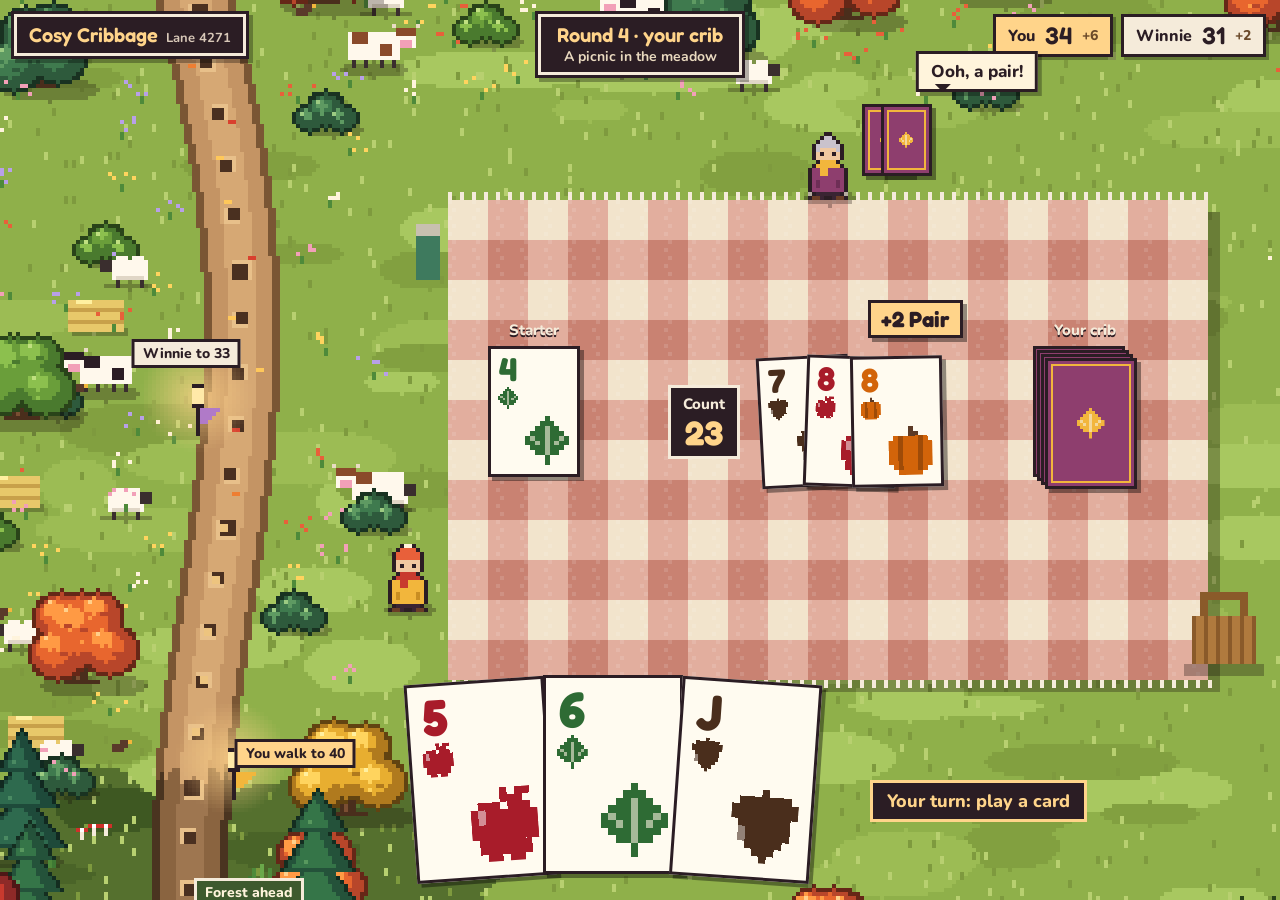
==== mock/reststop.html @ ff609b45 "Rest stop scene renderer and mock page Draws a biome-specific surface (picnic blanket, tree stump) b" ====
<!DOCTYPE html>
<html lang="en"><head><meta charset="utf-8"><meta name="viewport" content="width=device-width, initial-scale=1">
<title>Rest stop mock</title>
<link rel="stylesheet" href="https://fonts.googleapis.com/css2?family=Fredoka:wght@500;600;700&family=Nunito:wght@600;700;800&display=swap">
<link rel="stylesheet" href="../styles/main.css">
<style>
#scene{position:fixed;left:0;top:0;image-rendering:pixelated}
.ov{position:fixed;inset:0;pointer-events:none}
.ov>*{position:absolute}
.hudchip{display:flex;align-items:center;gap:10px;padding:4px 12px;background:var(--cream);color:var(--ink);border:3px solid var(--ink);box-shadow:3px 3px 0 rgba(0,0,0,.3);font-weight:800;font-size:16px}
.hudchip.you{background:var(--lamp)}
.hudchip b{font-family:Fredoka,sans-serif;font-weight:600;font-size:24px}
.hudchip small{font-size:14px;color:#6B4A2A}
.roundchip{padding:6px 16px;background:var(--ink);border:3px solid var(--cream);box-shadow:0 0 0 3px var(--ink),4px 4px 0 3px rgba(0,0,0,.3);text-align:center}
.roundchip .r{font-family:Fredoka,sans-serif;font-weight:600;font-size:20px;color:var(--lamp)}
.roundchip .s{font-size:14px;color:#E9D9BF}
.flaglabel{transform:translate(-50%,-100%);padding:2px 8px;border:3px solid var(--ink);font-size:14px;font-weight:800;color:var(--ink);white-space:nowrap}
.speech{transform:translate(-10%,-100%);padding:6px 12px;background:#FFF4DC;border:3px solid var(--ink);box-shadow:4px 4px 0 rgba(0,0,0,.3);color:var(--ink);font-size:17px;font-weight:800;white-space:nowrap}
.speech:after{content:"";position:absolute;left:16px;bottom:-11px;border:8px solid transparent;border-top-color:var(--ink)}
.held{display:flex;justify-content:center}
.held .card{margin-left:calc(var(--cw)*-.12)}
.chiprow{display:flex;gap:8px}
.mini .card,.mini .back{--w:calc(var(--cw)*.55)}
.actionbox{display:flex;flex-direction:column;align-items:flex-start;gap:8px}
.prompt2{padding:6px 14px;background:var(--ink);border:3px solid var(--lamp);color:var(--lamp);font-size:18px;font-weight:800;white-space:nowrap}
.pop{animation:none}
</style></head><body>
<svg width="0" height="0" style="position:absolute" aria-hidden="true"><defs><symbol id="s-apple" viewBox="0 0 9 10" shape-rendering="crispEdges"><rect x="4" y="0" width="1" height="1" fill="currentColor"></rect><rect x="6" y="0" width="2" height="1" fill="currentColor"></rect><rect x="4" y="1" width="1" height="1" fill="currentColor"></rect><rect x="5" y="1" width="2" height="1" fill="currentColor"></rect><rect x="1" y="2" width="3" height="1" fill="currentColor"></rect><rect x="5" y="2" width="3" height="1" fill="currentColor"></rect><rect x="0" y="3" width="1" height="1" fill="currentColor"></rect><rect x="1" y="3" width="1" height="1" fill="currentColor"></rect><rect x="2" y="3" width="7" height="1" fill="currentColor"></rect><rect x="0" y="4" width="1" height="1" fill="currentColor"></rect><rect x="1" y="4" width="1" height="1" fill="currentColor"></rect><rect x="2" y="4" width="7" height="1" fill="currentColor"></rect><rect x="0" y="5" width="9" height="1" fill="currentColor"></rect><rect x="0" y="6" width="9" height="1" fill="currentColor"></rect><rect x="1" y="7" width="7" height="1" fill="currentColor"></rect><rect x="1" y="8" width="7" height="1" fill="currentColor"></rect><rect x="2" y="9" width="2" height="1" fill="currentColor"></rect><rect x="5" y="9" width="2" height="1" fill="currentColor"></rect><rect x="1" y="3" width="1" height="1" fill="#FFFFFF" fill-opacity="0.5"></rect><rect x="1" y="4" width="1" height="1" fill="#FFFFFF" fill-opacity="0.5"></rect></symbol><symbol id="s-pumpkin" viewBox="0 0 9 10" shape-rendering="crispEdges"><rect x="4" y="0" width="1" height="1" fill="#5C3A26"></rect><rect x="4" y="1" width="2" height="1" fill="#5C3A26"></rect><rect x="1" y="2" width="1" height="1" fill="currentColor"></rect><rect x="2" y="2" width="1" height="1" fill="currentColor"></rect><rect x="3" y="2" width="3" height="1" fill="currentColor"></rect><rect x="6" y="2" width="1" height="1" fill="currentColor"></rect><rect x="7" y="2" width="1" height="1" fill="currentColor"></rect><rect x="0" y="3" width="2" height="1" fill="currentColor"></rect><rect x="2" y="3" width="1" height="1" fill="currentColor"></rect><rect x="3" y="3" width="3" height="1" fill="currentColor"></rect><rect x="6" y="3" width="1" height="1" fill="currentColor"></rect><rect x="7" y="3" width="2" height="1" fill="currentColor"></rect><rect x="0" y="4" width="2" height="1" fill="currentColor"></rect><rect x="2" y="4" width="1" height="1" fill="currentColor"></rect><rect x="3" y="4" width="3" height="1" fill="currentColor"></rect><rect x="6" y="4" width="1" height="1" fill="currentColor"></rect><rect x="7" y="4" width="2" height="1" fill="currentColor"></rect><rect x="0" y="5" width="2" height="1" fill="currentColor"></rect><rect x="2" y="5" width="1" height="1" fill="currentColor"></rect><rect x="3" y="5" width="3" height="1" fill="currentColor"></rect><rect x="6" y="5" width="1" height="1" fill="currentColor"></rect><rect x="7" y="5" width="2" height="1" fill="currentColor"></rect><rect x="0" y="6" width="2" height="1" fill="currentColor"></rect><rect x="2" y="6" width="1" height="1" fill="currentColor"></rect><rect x="3" y="6" width="3" height="1" fill="currentColor"></rect><rect x="6" y="6" width="1" height="1" fill="currentColor"></rect><rect x="7" y="6" width="2" height="1" fill="currentColor"></rect><rect x="0" y="7" width="2" height="1" fill="currentColor"></rect><rect x="2" y="7" width="1" height="1" fill="currentColor"></rect><rect x="3" y="7" width="3" height="1" fill="currentColor"></rect><rect x="6" y="7" width="1" height="1" fill="currentColor"></rect><rect x="7" y="7" width="2" height="1" fill="currentColor"></rect><rect x="1" y="8" width="1" height="1" fill="currentColor"></rect><rect x="2" y="8" width="1" height="1" fill="currentColor"></rect><rect x="3" y="8" width="3" height="1" fill="currentColor"></rect><rect x="6" y="8" width="1" height="1" fill="currentColor"></rect><rect x="7" y="8" width="1" height="1" fill="currentColor"></rect><rect x="2" y="9" width="5" height="1" fill="currentColor"></rect><rect x="2" y="2" width="1" height="1" fill="#000000" fill-opacity="0.25"></rect><rect x="6" y="2" width="1" height="1" fill="#000000" fill-opacity="0.25"></rect><rect x="2" y="3" width="1" height="1" fill="#000000" fill-opacity="0.25"></rect><rect x="6" y="3" width="1" height="1" fill="#000000" fill-opacity="0.25"></rect><rect x="2" y="4" width="1" height="1" fill="#000000" fill-opacity="0.25"></rect><rect x="6" y="4" width="1" height="1" fill="#000000" fill-opacity="0.25"></rect><rect x="2" y="5" width="1" height="1" fill="#000000" fill-opacity="0.25"></rect><rect x="6" y="5" width="1" height="1" fill="#000000" fill-opacity="0.25"></rect><rect x="2" y="6" width="1" height="1" fill="#000000" fill-opacity="0.25"></rect><rect x="6" y="6" width="1" height="1" fill="#000000" fill-opacity="0.25"></rect><rect x="2" y="7" width="1" height="1" fill="#000000" fill-opacity="0.25"></rect><rect x="6" y="7" width="1" height="1" fill="#000000" fill-opacity="0.25"></rect><rect x="2" y="8" width="1" height="1" fill="#000000" fill-opacity="0.25"></rect><rect x="6" y="8" width="1" height="1" fill="#000000" fill-opacity="0.25"></rect></symbol><symbol id="s-leaf" viewBox="0 0 9 10" shape-rendering="crispEdges"><rect x="4" y="0" width="1" height="1" fill="currentColor"></rect><rect x="3" y="1" width="3" height="1" fill="currentColor"></rect><rect x="2" y="2" width="2" height="1" fill="currentColor"></rect><rect x="4" y="2" width="1" height="1" fill="currentColor"></rect><rect x="5" y="2" width="2" height="1" fill="currentColor"></rect><rect x="1" y="3" width="3" height="1" fill="currentColor"></rect><rect x="4" y="3" width="1" height="1" fill="currentColor"></rect><rect x="5" y="3" width="3" height="1" fill="currentColor"></rect><rect x="0" y="4" width="1" height="1" fill="currentColor"></rect><rect x="1" y="4" width="1" height="1" fill="currentColor"></rect><rect x="2" y="4" width="2" height="1" fill="currentColor"></rect><rect x="4" y="4" width="1" height="1" fill="currentColor"></rect><rect x="5" y="4" width="2" height="1" fill="currentColor"></rect><rect x="7" y="4" width="1" height="1" fill="currentColor"></rect><rect x="8" y="4" width="1" height="1" fill="currentColor"></rect><rect x="0" y="5" width="2" height="1" fill="currentColor"></rect><rect x="2" y="5" width="1" height="1" fill="currentColor"></rect><rect x="3" y="5" width="1" height="1" fill="currentColor"></rect><rect x="4" y="5" width="1" height="1" fill="currentColor"></rect><rect x="5" y="5" width="1" height="1" fill="currentColor"></rect><rect x="6" y="5" width="1" height="1" fill="currentColor"></rect><rect x="7" y="5" width="2" height="1" fill="currentColor"></rect><rect x="1" y="6" width="3" height="1" fill="currentColor"></rect><rect x="4" y="6" width="1" height="1" fill="currentColor"></rect><rect x="5" y="6" width="3" height="1" fill="currentColor"></rect><rect x="2" y="7" width="2" height="1" fill="currentColor"></rect><rect x="4" y="7" width="1" height="1" fill="currentColor"></rect><rect x="5" y="7" width="2" height="1" fill="currentColor"></rect><rect x="4" y="8" width="1" height="1" fill="currentColor"></rect><rect x="4" y="9" width="1" height="1" fill="currentColor"></rect><rect x="4" y="2" width="1" height="1" fill="#F7EEDD" fill-opacity="0.6"></rect><rect x="4" y="3" width="1" height="1" fill="#F7EEDD" fill-opacity="0.6"></rect><rect x="1" y="4" width="1" height="1" fill="#F7EEDD" fill-opacity="0.6"></rect><rect x="4" y="4" width="1" height="1" fill="#F7EEDD" fill-opacity="0.6"></rect><rect x="7" y="4" width="1" height="1" fill="#F7EEDD" fill-opacity="0.6"></rect><rect x="2" y="5" width="1" height="1" fill="#F7EEDD" fill-opacity="0.6"></rect><rect x="4" y="5" width="1" height="1" fill="#F7EEDD" fill-opacity="0.6"></rect><rect x="6" y="5" width="1" height="1" fill="#F7EEDD" fill-opacity="0.6"></rect><rect x="4" y="6" width="1" height="1" fill="#F7EEDD" fill-opacity="0.6"></rect><rect x="4" y="7" width="1" height="1" fill="#F7EEDD" fill-opacity="0.6"></rect></symbol><symbol id="s-acorn" viewBox="0 0 9 10" shape-rendering="crispEdges"><rect x="4" y="0" width="1" height="1" fill="#4A2E1C"></rect><rect x="1" y="1" width="7" height="1" fill="#4A2E1C"></rect><rect x="0" y="2" width="9" height="1" fill="#4A2E1C"></rect><rect x="0" y="3" width="9" height="1" fill="#4A2E1C"></rect><rect x="1" y="4" width="7" height="1" fill="currentColor"></rect><rect x="1" y="5" width="1" height="1" fill="currentColor"></rect><rect x="2" y="5" width="6" height="1" fill="currentColor"></rect><rect x="1" y="6" width="1" height="1" fill="currentColor"></rect><rect x="2" y="6" width="6" height="1" fill="currentColor"></rect><rect x="2" y="7" width="5" height="1" fill="currentColor"></rect><rect x="3" y="8" width="3" height="1" fill="currentColor"></rect><rect x="4" y="9" width="1" height="1" fill="currentColor"></rect><rect x="1" y="5" width="1" height="1" fill="#FFFFFF" fill-opacity="0.4"></rect><rect x="1" y="6" width="1" height="1" fill="#FFFFFF" fill-opacity="0.4"></rect></symbol></defs></svg>
<canvas id="scene"></canvas><div class="ov" id="ov"></div>
<script type="module">
import { drawRestStop, stopLane } from '../src/reststop.js';
const q = new URLSearchParams(location.search), v = q.get('v') || 'meadow';
const W = innerWidth, H = innerHeight, portrait = H > W;
const scale = portrait ? 3 : 4, aw = Math.ceil(W / scale), ah = Math.ceil(H / scale);
const cv = document.getElementById('scene'); cv.width = aw; cv.height = ah; cv.style.width = W + 'px'; cv.style.height = H + 'px';
const c = cv.getContext('2d');
const SU = { a: ['s-apple', '#A81C2A'], p: ['s-pumpkin', '#D2640A'], l: ['s-leaf', '#2E6B34'], o: ['s-acorn', '#4A2E1C'] };
const card = (r, s, cls = '', st = '') => `<div class="card ${cls}" style="color:${SU[s][1]};${st}"><span class="rk"><b>${r}</b><svg viewBox="0 0 9 10"><use href="#${SU[s][0]}"></use></svg></span><svg class="big" viewBox="0 0 9 10"><use href="#${SU[s][0]}"></use></svg></div>`;
const back = (st = '') => `<div class="back" style="${st}"><svg viewBox="0 0 9 10"><use href="#s-leaf"></use></svg></div>`;
const S = (x) => x * scale;
const ov = document.getElementById('ov');
const put = (html, x, y, extra = '') => { ov.insertAdjacentHTML('beforeend', `<div style="left:${x}px;top:${y}px;${extra}">${html}</div>`); };
const fan = (cards, cw, lifts = []) => `<div class="held" style="--cw:${cw}px">${cards.map((k, i) => { const n = cards.length, a = (i - (n - 1) / 2) * 4, l = lifts.includes(i) ? -22 : Math.abs(i - (n - 1) / 2) * 5; return card(k[0], k[1], lifts.includes(i) ? 'sel' : '', `transform:translateY(${l}px) rotate(${a}deg);transform-origin:50% 120%;${i ? '' : 'margin-left:0'}`); }).join('')}</div>`;
const hud = (sub, you, win) => {
  put(`<div class="titlechip" style="position:static"><span class="title">Cosy Cribbage</span><span class="seed">Lane 4271</span></div>`, 14, 14);
  put(`<div class="roundchip"><div class="r">Round 4 · your crib</div><div class="s">${sub}</div></div>`, W / 2, 14, 'transform:translateX(-50%)');
  put(`<div class="chiprow"><div class="hudchip you">You <b>${you[0]}</b>${you[1] ? `<small>+${you[1]}</small>` : ''}</div><div class="hudchip">Winnie <b>${win[0]}</b>${win[1] ? `<small>+${win[1]}</small>` : ''}</div></div>`, W - 14, 14, 'transform:translateX(-100%)');
};

if (v === 'meadow' || v === 'forest') {
  const meadow = v === 'meadow';
  const lane = stopLane({ from: [46, -10], to: [58, ah + 20], count: 22, start: 0, startN: meadow ? 25 : 49, dir: 'down' });
  const cur = meadow ? 34 : 58, cw = meadow ? 31 : 52;
  const holeOf = (n) => lane.holes.find((h) => h.n === n);
  const flags = [];
  if (meadow) {
    const fy = holeOf(40), fw = holeOf(33);
    flags.push({ who: 'p', x: fy.x + 10, y: fy.y + 2, dots: lane.holes.filter((h) => h.n > cur && h.n < 40).map((h) => [h.x - 1, h.y - 1]) });
    flags.push({ who: 'c', x: fw.x - 10, y: fw.y + 2, dots: [] });
  }
  const surface = meadow ? { x: 112, y: 50, w: 190, h: 120 } : { x: 120, y: 56, w: 184, h: 112 };
  drawRestStop(c, { aw, ah, biome: v, seed: meadow ? 4 : 8, lane, surface, seats: [[surface.x + surface.w / 2, surface.y - 1], [surface.x - 10, surface.y + surface.h - 18]], walked: cur, flags,
    nextBiome: { biome: meadow ? 'forest' : 'meadow', rect: { x: 0, y: 196, w: 104, h: 40 } }, keepClear: [{ x: 300, y: 150, w: 70, h: 80 }, { x: 90, y: 168, w: 230, h: 70 }] });
  hud(meadow ? 'A picnic in the meadow' : 'A tree stump in the forest', meadow ? [34, 6] : [58, 0], meadow ? [31, 2] : [52, 0]);
  const bx = S(surface.x), by = S(surface.y), bw = S(surface.w), bh = S(surface.h);
  const tcw = 92;
  const sign = lane.holes[lane.holes.length - 3];
  put(`<div class="flaglabel" style="background:#3E5A2E;color:#FFF4DC;border-color:#F5EBDA">${meadow ? 'Forest ahead' : 'Meadow ahead'}</div>`, S(sign.x) + 60, S(sign.y) + 70, '');
  if (meadow) {
    const fy = holeOf(40), fw = holeOf(33);
    put(`<div class="flaglabel" style="background:var(--lamp)">You walk to 40</div>`, S(fy.x + 10) + 64, S(fy.y) - 18);
    put(`<div class="flaglabel" style="background:var(--cream)">Winnie to 33</div>`, S(fw.x - 10) - 10, S(fw.y) - 56);
    // on the blanket
    put(`<div style="--cw:${tcw}px" class="stack"><span class="label" style="text-shadow:0 2px 0 #2B1D24">Starter</span>${card('4', 'l')}</div>`, bx + 40, by + 120);
    put(`<div style="--cw:${tcw}px;display:flex;align-items:center;gap:14px"><div class="countbox"><span class="label">Count</span><b>23</b></div><div class="pile" style="width:${tcw * 2.1}px">${[['7', 'o', 0], ['8', 'a', 1], ['8', 'p', 2]].map(([r, s2, i]) => card(r, s2, 'pc', `left:calc(50% + ${tcw}px*${(0.5 - (2 - i) * 0.5).toFixed(2)} - ${tcw / 2}px);transform:rotate(${[-3, 2, -1][i]}deg);z-index:${i + 1}`)).join('')}</div></div>`, bx + 220, by + 150);
    put(`<div class="pop" style="position:static;transform:none">+2 Pair</div>`, bx + 420, by + 100);
    put(`<div style="--cw:${tcw}px" class="stack"><span class="label" style="text-shadow:0 2px 0 #2B1D24">Your crib</span><div class="crib">${[0, 4, 8, 12].map((o) => back(`position:absolute;left:${o}px;top:${o}px`)).join('')}</div></div>`, bx + bw - 175, by + 120);
    put(`<div class="mini" style="--cw:${tcw}px"><div class="fan">${back()}${back()}</div></div>`, S(surface.x + surface.w / 2) + 34, by - 96);
    put(`<div class="speech">Ooh, a pair!</div>`, S(surface.x + surface.w / 2) + 100, by - 108);
    put(fan([['5', 'a'], ['6', 'l'], ['J', 'o']], 140), W / 2 - 220, H - 225);
    put(`<div class="actionbox"><span class="prompt2">Your turn: play a card</span></div>`, W / 2 + 230, H - 120);
  } else {
    put(`<div style="--cw:${tcw}px" class="stack"><span class="label" style="text-shadow:0 2px 0 #2B1D24">Deck</span><div class="crib">${[0, 3, 6].map((o) => back(`position:absolute;left:${o}px;top:${o}px`)).join('')}</div></div>`, bx + 70, by + 110);
    put(`<div style="--cw:${tcw}px;display:flex;flex-direction:column;align-items:center;gap:8px"><span class="label" style="text-shadow:0 2px 0 #2B1D24">Your crib</span><div style="display:flex;gap:10px"><div class="empty">&nbsp;</div><div class="empty">&nbsp;</div></div></div>`, bx + bw / 2 - 20, by + 110);
    put(`<div class="mini" style="--cw:${tcw}px"><div class="fan">${back()}${back()}${back()}${back()}${back()}${back()}</div></div>`, S(surface.x + surface.w / 2) + 34, by - 96);
    put(`<div class="speech">Hmm, let me think...</div>`, S(surface.x + surface.w / 2) + 160, by - 100);
    put(fan([['2', 'p'], ['5', 'a'], ['5', 'l'], ['6', 'p'], ['9', 'a'], ['K', 'o']], 132, [4, 5]), W / 2 - 400, H - 200);
    put(`<div class="actionbox"><span class="prompt2">Choose 2 for your crib</span><button class="btn" style="pointer-events:auto">Send to crib</button></div>`, W / 2 + 430, H - 170);
  }
} else {
  // phone, meadow, pegging
  const lane = stopLane({ from: [-10, 30], to: [aw + 10, 50], count: 14, start: 0, startN: 30, dir: 'across' });
  const holeOf = (n) => lane.holes.find((h) => h.n === n);
  const fy = holeOf(40), fw = holeOf(33);
  const surface = { x: 8, y: 92, w: 114, h: 98 };
  drawRestStop(c, { aw, ah, biome: 'meadow', seed: 5, lane, surface, seats: [[45, 91], [85, 91]], walked: 34,
    flags: [{ who: 'p', x: fy.x, y: fy.y - 6, dots: lane.holes.filter((h) => h.n > 34 && h.n < 40).map((h) => [h.x - 1, h.y - 1]) }, { who: 'c', x: fw.x, y: fw.y + 14, dots: [] }],
    nextBiome: { biome: 'forest', rect: { x: 108, y: 0, w: 30, h: 70 } }, keepClear: [{ x: -10, y: 196, w: 150, h: 120 }] });
  put(`<div class="titlechip" style="position:static"><span class="title">Cosy Cribbage</span></div>`, 10, 10);
  put(`<div class="chiprow" style="transform:none"><div class="hudchip you" style="font-size:13px">You <b style="font-size:18px">34</b><small>+6</small></div><div class="hudchip" style="font-size:13px">Winnie <b style="font-size:18px">31</b><small>+2</small></div></div>`, 10, 58);
  put(`<div class="flaglabel" style="background:var(--lamp);font-size:12px;transform:translate(-100%,-100%)">You walk to 40</div>`, W - 8, S(fy.y) - 44);
  const bx = S(surface.x), by = S(surface.y), tcw = 58;
  put(`<div style="--cw:${tcw}px" class="stack"><span class="label" style="font-size:12px;text-shadow:0 2px 0 #2B1D24">Starter</span>${card('4', 'l')}</div>`, bx + 14, by + 90);
  put(`<div style="--cw:${tcw}px;display:flex;flex-direction:column;align-items:center;gap:6px"><div class="countbox" style="padding:3px 10px"><span class="label" style="font-size:12px">Count</span><b style="font-size:24px">23</b></div><div class="pile" style="width:${tcw * 2.1}px">${[['7', 'o', 0], ['8', 'a', 1], ['8', 'p', 2]].map(([r, s2, i]) => card(r, s2, 'pc', `left:calc(50% + ${tcw}px*${(0.5 - (2 - i) * 0.5).toFixed(2)} - ${tcw / 2}px);z-index:${i + 1}`)).join('')}</div></div>`, bx + 96, by + 40);
  put(`<div style="--cw:${tcw}px" class="stack"><span class="label" style="font-size:12px;text-shadow:0 2px 0 #2B1D24">Crib</span><div class="crib">${[0, 3, 6].map((o) => back(`position:absolute;left:${o}px;top:${o}px`)).join('')}</div></div>`, bx + 260, by + 90);
  put(`<div class="speech" style="font-size:14px;transform:translate(-100%,-100%)">Ooh, a pair!</div>`, S(45) - 14, by - 40);
  put(`<span class="prompt2" style="font-size:15px">Your turn: play a card</span>`, W / 2, H - 196, 'transform:translateX(-50%)');
  put(fan([['5', 'a'], ['6', 'l'], ['J', 'o']], 92), W / 2 - 140, H - 150);
}
</script></body></html>
---- styles/main.css ----
:root{--ink:#2B1D24;--cream:#F5EBDA;--paper:#FFFBF0;--gold:#F2B63C;--lamp:#FFD48A;--felt:#2F5E3E;--felt2:#1E4028;--plum:#3B2840;--cw:96px}
*{box-sizing:border-box}
html,body{margin:0;height:100%;overflow:hidden;background:#55702E;color:var(--cream);font-family:Nunito,sans-serif;font-weight:700}
button{font-family:inherit}
#lane{position:fixed;left:0;top:0;image-rendering:pixelated;display:block}
.lane-hud{position:fixed;inset:0;pointer-events:none;z-index:2}
.titlechip{position:fixed;left:14px;top:14px;z-index:3;display:flex;align-items:baseline;gap:8px;padding:6px 12px;background:var(--ink);border:3px solid var(--cream);box-shadow:0 0 0 3px var(--ink),4px 4px 0 3px rgba(0,0,0,.3)}
.titlechip .title{font-family:Fredoka,sans-serif;font-weight:600;font-size:20px;color:var(--lamp)}
.titlechip .seed{font-size:13px;color:#D8C8B8}

/* lane hud */
.lane-tag{position:absolute;transform:translate(-50%,-100%);padding:1px 7px;background:var(--cream);color:var(--ink);border:3px solid var(--ink);font-size:14px;font-weight:800;white-space:nowrap}
.lane-tag.you{background:var(--lamp)}
.lane-banner{position:absolute;transform:translateX(-50%);margin-top:56px;display:flex;flex-direction:column;align-items:center;padding:6px 22px;background:#3E5A2E;border:3px solid var(--cream);box-shadow:0 0 0 3px var(--ink),4px 4px 0 3px rgba(0,0,0,.3);white-space:nowrap}
.lane-banner.show{animation:bannerIn .4s steps(4)}
@keyframes bannerIn{0%{opacity:0;margin-top:40px}100%{opacity:1;margin-top:56px}}
.lane-banner .small{font-size:14px;color:#E9D9BF}
.lane-banner .big{font-family:Fredoka,sans-serif;font-weight:600;font-size:26px;color:#FFF4DC;line-height:1.1}
.lane-bubble{position:absolute;transform:translate(-50%,-100%);max-width:240px;padding:6px 10px;background:#FFF4DC;color:var(--ink);border:3px solid var(--ink);box-shadow:4px 4px 0 rgba(0,0,0,.3);font-size:14px;font-weight:800}
.lane-scores{position:absolute;display:flex;gap:8px;transform:translateX(-100%)}
.lane-scores .chip{display:flex;align-items:center;gap:10px;padding:3px 12px;background:var(--cream);color:var(--ink);border:3px solid var(--ink);box-shadow:3px 3px 0 rgba(0,0,0,.3);font-weight:800;font-size:15px}
.lane-scores .chip.you{background:var(--lamp)}
.lane-scores b{font-family:Fredoka,sans-serif;font-weight:600;font-size:22px}
[hidden]{display:none !important}

/* tray */
.tray{position:fixed;z-index:4;right:16px;top:16px;bottom:16px;width:min(60vw,880px);display:flex;flex-direction:column;background:rgba(43,29,36,.86);border:3px solid var(--cream);box-shadow:0 0 0 3px var(--ink),6px 6px 0 3px rgba(0,0,0,.35);backdrop-filter:blur(2px)}
.tray-head{display:flex;align-items:center;justify-content:space-between;gap:10px;padding:8px 12px;border-bottom:3px solid #4A3A44}
.tray-info{display:flex;flex-direction:column;min-width:0}
.round{font-family:Fredoka,sans-serif;font-weight:600;font-size:18px;color:var(--lamp)}
.last{font-size:14px;color:#E9D9BF;white-space:nowrap;overflow:hidden;text-overflow:ellipsis}
.controls{display:flex;gap:6px;align-items:center;flex:none}
.ibtn{width:40px;height:40px;padding:9px;background:var(--plum);color:var(--cream);border:3px solid var(--cream);cursor:pointer;display:flex;align-items:center;justify-content:center;font-weight:800}
.ibtn svg{width:100%;height:100%;shape-rendering:crispEdges}
.ibtn.off{opacity:.45}
.btn{height:46px;padding:0 18px;border:3px solid var(--ink);background:var(--gold);color:var(--ink);font-family:Fredoka,sans-serif;font-weight:600;font-size:18px;cursor:pointer;box-shadow:inset -3px -3px 0 rgba(0,0,0,.2),inset 3px 3px 0 rgba(255,255,255,.35),4px 4px 0 rgba(0,0,0,.4);white-space:nowrap}
.btn.small{height:40px;font-size:16px;padding:0 12px}
.btn:hover{filter:brightness(1.06)}
.btn:active{transform:translate(2px,2px)}
.btn:disabled{opacity:.45;cursor:default;transform:none}
.btn.ghost{background:var(--plum);color:var(--cream);border-color:var(--cream)}
.btn:focus-visible,.ibtn:focus-visible,.card:focus-visible{outline:3px solid #9AD0FF;outline-offset:3px}
.table{position:relative;flex:1;min-height:0;margin:10px;background:var(--felt);border:5px solid var(--felt2);box-shadow:0 0 0 3px #8A5A3B;padding:10px;display:flex;flex-direction:column;justify-content:space-between;gap:8px;overflow:hidden}
.row{display:flex;align-items:center;justify-content:center;gap:12px}
.tag{display:inline-flex;align-items:center;gap:6px;padding:3px 10px;background:var(--cream);color:var(--ink);border:3px solid var(--ink);font-size:15px;font-weight:800;white-space:nowrap}
.tag.you{background:var(--lamp)}
.label{font-size:15px;font-weight:800;color:var(--cream)}
.sub{font-size:14px;color:#D8E8D8}
.mid{display:grid;grid-template-columns:auto minmax(0,1fr) auto;gap:12px;align-items:center}
.stack{display:flex;flex-direction:column;align-items:center;gap:6px}
.play{display:flex;align-items:center;justify-content:center;gap:14px;min-width:0}
.countbox{display:flex;flex-direction:column;align-items:center;gap:2px;padding:6px 12px;background:var(--ink);border:3px solid var(--cream);flex:none}
.countbox b{font-family:Fredoka,sans-serif;font-weight:700;font-size:34px;color:var(--lamp);line-height:1}
.pilewrap{display:flex;align-items:center;gap:16px}
.pile{position:relative;width:calc(var(--cw)*2.1);height:calc(var(--cw)*1.42 + 14px)}
.pile .pc{position:absolute;top:6px}
.pile .pc.new{animation:drop .25s steps(3)}
@keyframes drop{0%{transform:var(--t) translateY(-30px);opacity:0}100%{transform:var(--t);opacity:1}}
.spent{display:flex;flex-direction:column;align-items:center;gap:4px;font-size:13px;color:#D8E8D8}
.bar{display:flex;align-items:center;gap:10px;min-height:46px}
.bar .prompt{flex:1;text-align:center;font-size:17px;font-weight:800;color:var(--lamp)}
.actions{display:flex;gap:8px}
.hand{display:flex;justify-content:center;gap:10px;padding-top:16px}
.opp .fan,.opp .row{--w:calc(var(--cw)*.72)}

/* cards */
.card,.back{--w:var(--cw);width:var(--w);height:calc(var(--w)*1.42);flex:none}
.opp .card,.opp .back{--w:calc(var(--cw)*.72)}
.card{position:relative;background:var(--paper);border:3px solid var(--ink);box-shadow:4px 4px 0 rgba(0,0,0,.4);padding:0;transition:transform .12s;text-align:left}
button.card{cursor:pointer}
button.card:hover:not(:disabled){transform:translateY(-6px)}
.card.sel{transform:translateY(-16px);box-shadow:0 0 0 4px var(--gold),4px 4px 0 rgba(0,0,0,.4)}
.card.hl{transform:translateY(-8px);box-shadow:0 0 0 4px var(--gold),4px 4px 0 rgba(0,0,0,.4)}
.card:disabled{cursor:default}
.card.dim{opacity:.45}
.card .rk{position:absolute;left:8%;top:3%;display:flex;flex-direction:column;align-items:center;gap:1px}
.card .rk b{font-family:Fredoka,sans-serif;font-weight:700;font-size:calc(var(--w)*.36);line-height:1}
.card .rk svg{width:calc(var(--w)*.22);height:auto}
.card .big{position:absolute;right:9%;bottom:7%;width:calc(var(--w)*.48);height:auto}
.back{background:#8E3E6E;border:3px solid var(--ink);box-shadow:inset 0 0 0 3px #8E3E6E,inset 0 0 0 5px var(--gold),4px 4px 0 rgba(0,0,0,.4);display:flex;align-items:center;justify-content:center;color:var(--gold)}
.back svg{width:32%;height:auto}
.fan{display:flex}
.fan>*+*{margin-left:calc(var(--w)*-.62)}
.crib{position:relative;width:calc(var(--cw) + 12px);height:calc(var(--cw)*1.42 + 12px)}
.spent .crib{width:calc(var(--cw)*.6 + 6px);height:calc(var(--cw)*.85 + 6px)}
.spent .back{--w:calc(var(--cw)*.6)}
.empty{width:var(--cw);height:calc(var(--cw)*1.42);border:3px dashed #9AC0A0;display:flex;align-items:center;justify-content:center;font-size:14px;color:#BFD8C4}
.overlay{display:flex;flex-direction:column;align-items:center;gap:10px;padding:14px 18px}
.panel{background:var(--ink);border:3px solid var(--cream);box-shadow:0 0 0 3px var(--ink),5px 5px 0 3px rgba(0,0,0,.35)}
.total{font-family:Fredoka,sans-serif;font-weight:700;font-size:28px;color:var(--lamp)}

/* popups and dialogs */
.stage{position:fixed}
.fx{position:absolute;inset:0;pointer-events:none;overflow:visible;z-index:5}
.pop{position:absolute;transform:translate(-50%,-50%);white-space:nowrap;padding:3px 10px;background:var(--lamp);color:var(--ink);border:3px solid var(--ink);box-shadow:4px 4px 0 rgba(0,0,0,.4);font-family:Fredoka,sans-serif;font-weight:700;font-size:22px;animation:pop 1.6s forwards}
.pop.c{background:#E8C8F0}
@keyframes pop{0%{opacity:0;transform:translate(-50%,-50%) scale(.6)}12%{opacity:1;transform:translate(-50%,-50%) scale(1.15)}22%{transform:translate(-50%,-50%) scale(1)}75%{opacity:1;transform:translate(-50%,-110%)}100%{opacity:0;transform:translate(-50%,-160%)}}
.dialog{position:absolute;z-index:6;left:12px;right:12px;top:64px;max-height:calc(100% - 80px);overflow:auto;padding:12px 16px;background:var(--ink);border:3px solid var(--cream);box-shadow:0 0 0 3px var(--ink),6px 6px 0 3px rgba(0,0,0,.4);font-size:15px;color:#E9D9BF}
.dlg-head{display:flex;justify-content:space-between;align-items:center}
.dialog h2{margin:0;font-family:Fredoka,sans-serif;font-weight:600;font-size:20px;color:var(--lamp)}
.dialog ul{padding-left:18px;display:flex;flex-direction:column;gap:6px}
.log p{margin:6px 0}
@media (prefers-reduced-motion: reduce){.pop{animation-duration:2.4s}.pile .pc.new,.lane-banner.show{animation:none}}

/* portrait: lane on top, tray along the bottom */
@media (max-aspect-ratio: 1/1){
 .tray{left:0;right:0;bottom:0;top:auto;width:auto;height:64dvh;border-width:3px 0 0}
 .tray-head{padding:6px 10px}
 .round{font-size:16px}
 .ibtn{width:36px;height:36px;padding:8px}
 .table{margin:8px;padding:8px;gap:6px}
 .titlechip{left:10px;top:10px;padding:4px 10px}
 .titlechip .title{font-size:17px}
 .lane-scores{transform:none !important;left:10px !important;top:54px !important}
 .lane-scores .chip{font-size:13px;padding:2px 9px}
 .lane-scores b{font-size:18px}
 .lane-banner{margin-top:84px}
 @keyframes bannerIn{0%{opacity:0;margin-top:70px}100%{opacity:1;margin-top:84px}}
 .bar{flex-wrap:wrap;justify-content:space-between;row-gap:4px}
 .bar .prompt{flex-basis:100%;order:-1}
 .countbox b{font-size:26px}
 .bar .prompt{font-size:15px}
 .btn{height:42px;font-size:16px;padding:0 12px}
 .tag{font-size:13px}
 .label{font-size:13px}
}
@media (max-aspect-ratio: 1/1) and (max-width:520px){
 .controls .btn.small{padding:0 8px;font-size:14px}
 .controls{gap:4px}
 .ibtn{width:34px;height:34px;padding:7px}
 .last{display:none}
}
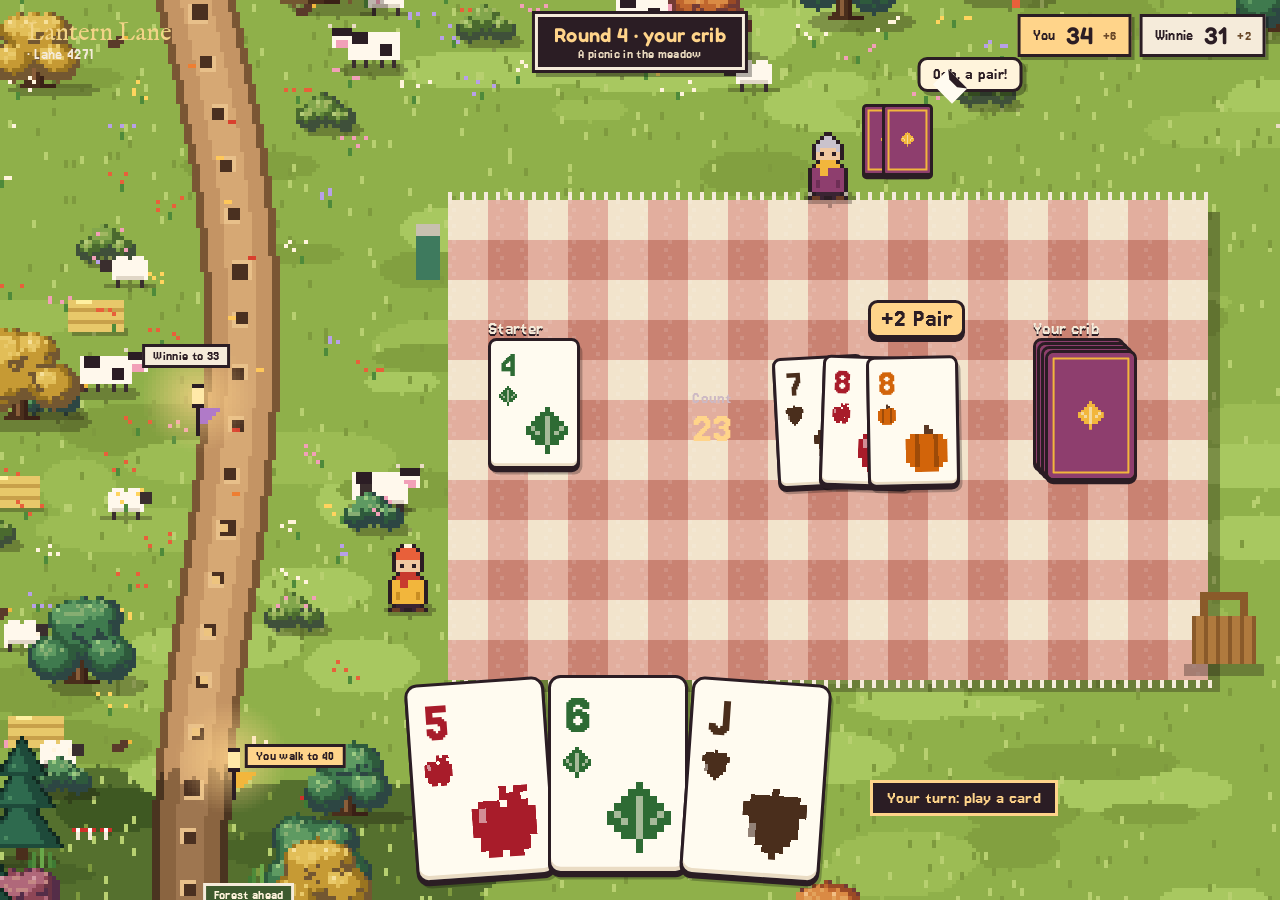
==== commit ff7be1db: "Rename the game to Lantern Lane, a cosy cribbage game The title sign now reads "Lantern Lane" with "" ====
--- a/mock/reststop.html
+++ b/mock/reststop.html
@@ -42,7 +42,7 @@
 const put = (html, x, y, extra = '') => { ov.insertAdjacentHTML('beforeend', `<div style="left:${x}px;top:${y}px;${extra}">${html}</div>`); };
 const fan = (cards, cw, lifts = []) => `<div class="held" style="--cw:${cw}px">${cards.map((k, i) => { const n = cards.length, a = (i - (n - 1) / 2) * 4, l = lifts.includes(i) ? -22 : Math.abs(i - (n - 1) / 2) * 5; return card(k[0], k[1], lifts.includes(i) ? 'sel' : '', `transform:translateY(${l}px) rotate(${a}deg);transform-origin:50% 120%;${i ? '' : 'margin-left:0'}`); }).join('')}</div>`;
 const hud = (sub, you, win) => {
-  put(`<div class="titlechip" style="position:static"><span class="title">Cosy Cribbage</span><span class="seed">Lane 4271</span></div>`, 14, 14);
+  put(`<div class="titlechip" style="position:static"><span class="title">Lantern Lane</span><span class="seed">Lane 4271</span></div>`, 14, 14);
   put(`<div class="roundchip"><div class="r">Round 4 · your crib</div><div class="s">${sub}</div></div>`, W / 2, 14, 'transform:translateX(-50%)');
   put(`<div class="chiprow"><div class="hudchip you">You <b>${you[0]}</b>${you[1] ? `<small>+${you[1]}</small>` : ''}</div><div class="hudchip">Winnie <b>${win[0]}</b>${win[1] ? `<small>+${win[1]}</small>` : ''}</div></div>`, W - 14, 14, 'transform:translateX(-100%)');
 };
@@ -96,7 +96,7 @@
   drawRestStop(c, { aw, ah, biome: 'meadow', seed: 5, lane, surface, seats: [[45, 91], [85, 91]], walked: 34,
     flags: [{ who: 'p', x: fy.x, y: fy.y - 6, dots: lane.holes.filter((h) => h.n > 34 && h.n < 40).map((h) => [h.x - 1, h.y - 1]) }, { who: 'c', x: fw.x, y: fw.y + 14, dots: [] }],
     nextBiome: { biome: 'forest', rect: { x: 108, y: 0, w: 30, h: 70 } }, keepClear: [{ x: -10, y: 196, w: 150, h: 120 }] });
-  put(`<div class="titlechip" style="position:static"><span class="title">Cosy Cribbage</span></div>`, 10, 10);
+  put(`<div class="titlechip" style="position:static"><span class="title">Lantern Lane</span></div>`, 10, 10);
   put(`<div class="chiprow" style="transform:none"><div class="hudchip you" style="font-size:13px">You <b style="font-size:18px">34</b><small>+6</small></div><div class="hudchip" style="font-size:13px">Winnie <b style="font-size:18px">31</b><small>+2</small></div></div>`, 10, 58);
   put(`<div class="flaglabel" style="background:var(--lamp);font-size:12px;transform:translate(-100%,-100%)">You walk to 40</div>`, W - 8, S(fy.y) - 44);
   const bx = S(surface.x), by = S(surface.y), tcw = 58;
--- a/styles/main.css
+++ b/styles/main.css
@@ -1,132 +1,308 @@
-:root{--ink:#2B1D24;--cream:#F5EBDA;--paper:#FFFBF0;--gold:#F2B63C;--lamp:#FFD48A;--felt:#2F5E3E;--felt2:#1E4028;--plum:#3B2840;--cw:96px}
+@font-face{font-family:Fell;src:url(../fonts/im-fell-english.woff2) format("woff2");font-display:swap}
+@font-face{font-family:Jersey;src:url(../fonts/jersey-15.woff2) format("woff2");font-display:swap}
+
+/* One small set of tokens. Sizes are in rem; the root size follows the screen (see placeUI). */
+:root{
+ --ink:#2B1D24;--plum:#3B2840;--plum-2:#4C3553;--cream:#F5EBDA;--paper:#FFFBF0;--muted:#CDB9C4;
+ --gold:#F2B63C;--lamp:#FFD48A;--lilac:#D8B0E8;
+ --r:.6rem;--bw:3px;--lift:0 .25rem 0 var(--ink);
+ --cw:96px;--ch:130px;--co:58px
+}
 *{box-sizing:border-box}
-html,body{margin:0;height:100%;overflow:hidden;background:#55702E;color:var(--cream);font-family:Nunito,sans-serif;font-weight:700}
-button{font-family:inherit}
-#lane{position:fixed;left:0;top:0;image-rendering:pixelated;display:block}
+html,body{margin:0;height:100%;overflow:hidden;background:#55702E;color:var(--cream);font-family:Jersey,ui-rounded,system-ui,sans-serif;font-synthesis:none;letter-spacing:.02em;-webkit-font-smoothing:antialiased}
+button{font-family:inherit;font-weight:inherit}
+[hidden]{display:none !important}
+#scene{position:fixed;left:0;top:0;image-rendering:pixelated;display:block}
 .lane-hud{position:fixed;inset:0;pointer-events:none;z-index:2}
-.titlechip{position:fixed;left:14px;top:14px;z-index:3;display:flex;align-items:baseline;gap:8px;padding:6px 12px;background:var(--ink);border:3px solid var(--cream);box-shadow:0 0 0 3px var(--ink),4px 4px 0 3px rgba(0,0,0,.3)}
-.titlechip .title{font-family:Fredoka,sans-serif;font-weight:600;font-size:20px;color:var(--lamp)}
-.titlechip .seed{font-size:13px;color:#D8C8B8}
+
+/* building blocks */
+.panel{background:var(--plum);border:var(--bw) solid var(--ink);border-radius:var(--r);box-shadow:inset 0 0 0 2px var(--plum-2),var(--lift)}
+.tag{display:inline-block;padding:.1rem .5rem;background:var(--cream);color:var(--ink);border:var(--bw) solid var(--ink);border-radius:.45rem;font-size:1.04rem;white-space:nowrap;line-height:1.2}
+.btn{height:2.75rem;padding:0 1.1rem;border:var(--bw) solid var(--ink);border-radius:var(--r);background:var(--gold);color:var(--ink);font-size:1.4rem;cursor:pointer;white-space:nowrap;
+ box-shadow:inset 0 -.2rem 0 rgba(0,0,0,.18),inset 0 .15rem 0 rgba(255,255,255,.35),var(--lift);transition:transform .08s,box-shadow .08s}
+.btn.small{height:2.35rem;font-size:1.16rem;padding:0 .8rem}
+.btn:hover:not(:disabled){filter:brightness(1.06)}
+.btn:active:not(:disabled){transform:translateY(.2rem);box-shadow:inset 0 -.2rem 0 rgba(0,0,0,.18),0 .05rem 0 var(--ink)}
+.btn:disabled{background:#C9B79A;color:#6E5E58;cursor:default}
+.btn.ghost{background:var(--plum);color:var(--cream)}
+.ibtn{width:2.35rem;height:2.35rem;padding:.55rem;background:var(--plum);color:var(--cream);border:var(--bw) solid var(--ink);border-radius:var(--r);cursor:pointer;display:flex;align-items:center;justify-content:center;box-shadow:inset 0 0 0 2px var(--plum-2),var(--lift)}
+.ibtn svg{width:100%;height:100%;shape-rendering:crispEdges}
+.ibtn:hover{background:var(--plum-2)}
+.ibtn:active{transform:translateY(.2rem);box-shadow:inset 0 0 0 2px var(--plum-2),0 .05rem 0 var(--ink)}
+.ibtn.off{color:#8E7A88}
+.btn:focus-visible,.ibtn:focus-visible,.card:focus-visible{outline:3px solid #9AD0FF;outline-offset:3px}
+
+/* top bar */
+.topbar{position:fixed;left:.75rem;right:.75rem;top:.75rem;z-index:6;display:flex;align-items:flex-start;gap:.6rem;pointer-events:none}
+.topbar>*{pointer-events:auto}
+.titlechip{display:flex;flex-direction:column;padding:.35rem .8rem .4rem;margin-right:auto}
+.titlechip .title{font-size:1.65rem;color:var(--lamp);line-height:1.1}
+.titlechip .sub{font-size:0.98rem;color:var(--muted);white-space:nowrap}
+.titlechip .seed::before{content:" · "}
+.scores{display:flex;align-items:center;gap:.2rem;padding:.25rem .3rem}
+.score{display:flex;align-items:center;gap:.4rem;padding:.15rem .6rem;border-radius:.4rem;font-size:1.16rem;white-space:nowrap}
+.score b{font-size:1.77rem;min-width:2ch;text-align:right;line-height:1.1}
+.score.you b{color:var(--lamp)}
+.score.them b{color:var(--lilac)}
+.score small{font-size:0.98rem;color:var(--muted);min-width:2.2ch}
+.pip{width:.6rem;height:.6rem;border:2px solid var(--ink);border-radius:2px}
+.score.you .pip{background:var(--gold)}
+.score.them .pip{background:#B07AC8}
+.scores .score+.score{border-left:2px solid var(--plum-2);border-radius:0}
+.controls{display:flex;gap:.4rem;align-items:center}
+#menuIcon{display:none}
 
 /* lane hud */
-.lane-tag{position:absolute;transform:translate(-50%,-100%);padding:1px 7px;background:var(--cream);color:var(--ink);border:3px solid var(--ink);font-size:14px;font-weight:800;white-space:nowrap}
-.lane-tag.you{background:var(--lamp)}
-.lane-banner{position:absolute;transform:translateX(-50%);margin-top:56px;display:flex;flex-direction:column;align-items:center;padding:6px 22px;background:#3E5A2E;border:3px solid var(--cream);box-shadow:0 0 0 3px var(--ink),4px 4px 0 3px rgba(0,0,0,.3);white-space:nowrap}
+.lane-tag,.lantern-tag{position:absolute;transform:translate(-50%,-100%);padding:.05rem .45rem;background:var(--cream);color:var(--ink);border:var(--bw) solid var(--ink);border-radius:.45rem;font-size:0.98rem;white-space:nowrap;box-shadow:0 .15rem 0 rgba(0,0,0,.3)}
+.lane-tag.you,.lantern-tag.you{background:var(--lamp)}
+.lane-tag:not(.you),.lantern-tag:not(.you){background:var(--lilac)}
+.lantern-tag.edge{opacity:.85;border-style:dashed}
+.lane-banner{position:absolute;left:50%;top:5.5rem;transform:translateX(-50%);display:flex;flex-direction:column;align-items:center;padding:.4rem 1.4rem .5rem;white-space:nowrap}
 .lane-banner.show{animation:bannerIn .4s steps(4)}
-@keyframes bannerIn{0%{opacity:0;margin-top:40px}100%{opacity:1;margin-top:56px}}
-.lane-banner .small{font-size:14px;color:#E9D9BF}
-.lane-banner .big{font-family:Fredoka,sans-serif;font-weight:600;font-size:26px;color:#FFF4DC;line-height:1.1}
-.lane-bubble{position:absolute;transform:translate(-50%,-100%);max-width:240px;padding:6px 10px;background:#FFF4DC;color:var(--ink);border:3px solid var(--ink);box-shadow:4px 4px 0 rgba(0,0,0,.3);font-size:14px;font-weight:800}
-.lane-scores{position:absolute;display:flex;gap:8px;transform:translateX(-100%)}
-.lane-scores .chip{display:flex;align-items:center;gap:10px;padding:3px 12px;background:var(--cream);color:var(--ink);border:3px solid var(--ink);box-shadow:3px 3px 0 rgba(0,0,0,.3);font-weight:800;font-size:15px}
-.lane-scores .chip.you{background:var(--lamp)}
-.lane-scores b{font-family:Fredoka,sans-serif;font-weight:600;font-size:22px}
-[hidden]{display:none !important}
-
-/* tray */
-.tray{position:fixed;z-index:4;right:16px;top:16px;bottom:16px;width:min(60vw,880px);display:flex;flex-direction:column;background:rgba(43,29,36,.86);border:3px solid var(--cream);box-shadow:0 0 0 3px var(--ink),6px 6px 0 3px rgba(0,0,0,.35);backdrop-filter:blur(2px)}
-.tray-head{display:flex;align-items:center;justify-content:space-between;gap:10px;padding:8px 12px;border-bottom:3px solid #4A3A44}
-.tray-info{display:flex;flex-direction:column;min-width:0}
-.round{font-family:Fredoka,sans-serif;font-weight:600;font-size:18px;color:var(--lamp)}
-.last{font-size:14px;color:#E9D9BF;white-space:nowrap;overflow:hidden;text-overflow:ellipsis}
-.controls{display:flex;gap:6px;align-items:center;flex:none}
-.ibtn{width:40px;height:40px;padding:9px;background:var(--plum);color:var(--cream);border:3px solid var(--cream);cursor:pointer;display:flex;align-items:center;justify-content:center;font-weight:800}
-.ibtn svg{width:100%;height:100%;shape-rendering:crispEdges}
-.ibtn.off{opacity:.45}
-.btn{height:46px;padding:0 18px;border:3px solid var(--ink);background:var(--gold);color:var(--ink);font-family:Fredoka,sans-serif;font-weight:600;font-size:18px;cursor:pointer;box-shadow:inset -3px -3px 0 rgba(0,0,0,.2),inset 3px 3px 0 rgba(255,255,255,.35),4px 4px 0 rgba(0,0,0,.4);white-space:nowrap}
-.btn.small{height:40px;font-size:16px;padding:0 12px}
-.btn:hover{filter:brightness(1.06)}
-.btn:active{transform:translate(2px,2px)}
-.btn:disabled{opacity:.45;cursor:default;transform:none}
-.btn.ghost{background:var(--plum);color:var(--cream);border-color:var(--cream)}
-.btn:focus-visible,.ibtn:focus-visible,.card:focus-visible{outline:3px solid #9AD0FF;outline-offset:3px}
-.table{position:relative;flex:1;min-height:0;margin:10px;background:var(--felt);border:5px solid var(--felt2);box-shadow:0 0 0 3px #8A5A3B;padding:10px;display:flex;flex-direction:column;justify-content:space-between;gap:8px;overflow:hidden}
-.row{display:flex;align-items:center;justify-content:center;gap:12px}
-.tag{display:inline-flex;align-items:center;gap:6px;padding:3px 10px;background:var(--cream);color:var(--ink);border:3px solid var(--ink);font-size:15px;font-weight:800;white-space:nowrap}
-.tag.you{background:var(--lamp)}
-.label{font-size:15px;font-weight:800;color:var(--cream)}
-.sub{font-size:14px;color:#D8E8D8}
-.mid{display:grid;grid-template-columns:auto minmax(0,1fr) auto;gap:12px;align-items:center}
-.stack{display:flex;flex-direction:column;align-items:center;gap:6px}
-.play{display:flex;align-items:center;justify-content:center;gap:14px;min-width:0}
-.countbox{display:flex;flex-direction:column;align-items:center;gap:2px;padding:6px 12px;background:var(--ink);border:3px solid var(--cream);flex:none}
-.countbox b{font-family:Fredoka,sans-serif;font-weight:700;font-size:34px;color:var(--lamp);line-height:1}
-.pilewrap{display:flex;align-items:center;gap:16px}
-.pile{position:relative;width:calc(var(--cw)*2.1);height:calc(var(--cw)*1.42 + 14px)}
+@keyframes bannerIn{0%{opacity:0;margin-top:-1rem}100%{opacity:1;margin-top:0}}
+.lane-banner .small{font-size:1.04rem;color:var(--muted)}
+.lane-banner .line{font-size:1.05rem;color:var(--cream);margin-top:.15rem}
+.lane-banner .big{font-size:2.07rem;color:var(--lamp);line-height:1.1}
+.lane-bubble,.speech{position:absolute;padding:.35rem .7rem;background:var(--paper);color:var(--ink);border:var(--bw) solid var(--ink);border-radius:var(--r);box-shadow:0 .2rem 0 rgba(0,0,0,.3);font-size:1.16rem;white-space:nowrap}
+.lane-bubble{transform:translate(-50%,-100%);max-width:15rem;white-space:normal}
+.speech{transform:translate(-1.4rem,-100%);z-index:7}
+.speech::after{content:"";position:absolute;left:.9rem;bottom:-.6rem;width:.7rem;height:.7rem;background:var(--paper);border:var(--bw) solid var(--ink);border-top:0;border-left:0;transform:rotate(45deg) scaleY(.8)}
+/* banner uses the panel look */
+.lane-banner{background:var(--plum);border:var(--bw) solid var(--ink);border-radius:var(--r);box-shadow:inset 0 0 0 2px var(--plum-2),var(--lift)}
+
+/* card areas */
+.opp-ui,.surface-ui,.bar-ui,.hand-ui{position:fixed;z-index:4;transition:opacity .4s}
+body.walking .opp-ui,body.walking .surface-ui,body.walking .hand-ui,body.walking .bar-ui{opacity:0;pointer-events:none}
+body.finished .opp-ui,body.finished .hand-ui,body.finished .bar-ui{opacity:0;pointer-events:none}
+.opp-ui{transform:translateX(-50%)}
+.surface-ui{display:grid;grid-template-columns:auto minmax(0,1fr) auto;align-items:end;gap:1rem;padding:0 1.1rem 1.6rem}
+.spot{display:flex;flex-direction:column;align-items:center;gap:.4rem}
+.centre{display:flex;align-items:center;justify-content:center;gap:1rem;min-width:0;align-self:center;padding-top:1.6rem}
+.countbox{display:flex;flex-direction:column;align-items:center;padding:.4rem .9rem .5rem;flex:none;min-width:5.5rem;text-align:center}
+.countbox .label{font-size:1.04rem;color:var(--muted)}
+.countbox b{font-size:2.81rem;color:var(--lamp);line-height:1}
+.countbox .note{font-size:1.04rem;color:var(--cream);margin-top:.2rem;white-space:nowrap}
+.pilewrap{display:flex;align-items:center;gap:1rem}
+.pile{position:relative;width:calc(var(--cw)*2);height:calc(var(--cw)*1.42 + 12px)}
 .pile .pc{position:absolute;top:6px}
 .pile .pc.new{animation:drop .25s steps(3)}
 @keyframes drop{0%{transform:var(--t) translateY(-30px);opacity:0}100%{transform:var(--t);opacity:1}}
-.spent{display:flex;flex-direction:column;align-items:center;gap:4px;font-size:13px;color:#D8E8D8}
-.bar{display:flex;align-items:center;gap:10px;min-height:46px}
-.bar .prompt{flex:1;text-align:center;font-size:17px;font-weight:800;color:var(--lamp)}
-.actions{display:flex;gap:8px}
-.hand{display:flex;justify-content:center;gap:10px;padding-top:16px}
-.opp .fan,.opp .row{--w:calc(var(--cw)*.72)}
+.spent{display:flex;flex-direction:column;align-items:center;gap:.3rem}
+.spent .crib{width:calc(var(--cw)*.55 + 6px);height:calc(var(--cw)*.78 + 6px)}
+.spent .back{--w:calc(var(--cw)*.55)}
+.slots{display:flex;gap:.4rem}
+.slots .empty{--w:calc(var(--cw)*.5)}
+#starter{min-height:calc(var(--cw)*1.42 + 12px);display:flex;align-items:flex-end}
+.bar-ui{display:flex;align-items:center;justify-content:center;gap:.75rem;padding:0 .5rem}
+.bar-ui .prompt{padding:.45rem .9rem;background:var(--plum);border:var(--bw) solid var(--ink);border-radius:var(--r);box-shadow:inset 0 0 0 2px var(--plum-2),var(--lift);color:var(--cream);font-size:1.28rem;white-space:nowrap}
+.hand-ui{display:flex;justify-content:center;--cw:var(--ch)}
+.fanhand{display:flex;justify-content:center;padding-top:.9rem}
+.fanhand .card{margin-left:calc(var(--ch)*-.1);transform:var(--fan);transform-origin:50% 120%}
+.fanhand .card:first-child{margin-left:0}
+.fanhand button.card:hover:not(:disabled){transform:var(--fan) translateY(-.5rem)}
+.fanhand .card.sel{transform:var(--fan) translateY(-1.4rem)}
+.fanhand .card.hl{transform:var(--fan) translateY(-.8rem)}
+.held{display:flex;gap:.3rem}
+.held.faded{opacity:.55}
+.fan.small .back,.held.small .card{--w:var(--co)}
+.fan.small>*+*{margin-left:calc(var(--co)*-.6)}
 
 /* cards */
-.card,.back{--w:var(--cw);width:var(--w);height:calc(var(--w)*1.42);flex:none}
-.opp .card,.opp .back{--w:calc(var(--cw)*.72)}
-.card{position:relative;background:var(--paper);border:3px solid var(--ink);box-shadow:4px 4px 0 rgba(0,0,0,.4);padding:0;transition:transform .12s;text-align:left}
+.card,.back,.empty{--w:var(--cw);width:var(--w);height:calc(var(--w)*1.42);flex:none;border-radius:calc(var(--w)*.09)}
+.card{position:relative;background:var(--paper);border:var(--bw) solid var(--ink);box-shadow:inset 0 calc(var(--w)*-.03) 0 #EADCC4,0 .2rem 0 var(--ink),.15rem .35rem 0 rgba(0,0,0,.25);padding:0;transition:transform .12s;text-align:left;font-family:inherit}
 button.card{cursor:pointer}
-button.card:hover:not(:disabled){transform:translateY(-6px)}
-.card.sel{transform:translateY(-16px);box-shadow:0 0 0 4px var(--gold),4px 4px 0 rgba(0,0,0,.4)}
-.card.hl{transform:translateY(-8px);box-shadow:0 0 0 4px var(--gold),4px 4px 0 rgba(0,0,0,.4)}
+.card.sel,.card.hl{box-shadow:inset 0 calc(var(--w)*-.03) 0 #EADCC4,0 0 0 4px var(--gold),0 .2rem 0 4px var(--ink)}
+.surface-ui .card.hl,.opp-ui .card.hl{transform:translateY(-.5rem)}
 .card:disabled{cursor:default}
-.card.dim{opacity:.45}
-.card .rk{position:absolute;left:8%;top:3%;display:flex;flex-direction:column;align-items:center;gap:1px}
-.card .rk b{font-family:Fredoka,sans-serif;font-weight:700;font-size:calc(var(--w)*.36);line-height:1}
-.card .rk svg{width:calc(var(--w)*.22);height:auto}
-.card .big{position:absolute;right:9%;bottom:7%;width:calc(var(--w)*.48);height:auto}
-.back{background:#8E3E6E;border:3px solid var(--ink);box-shadow:inset 0 0 0 3px #8E3E6E,inset 0 0 0 5px var(--gold),4px 4px 0 rgba(0,0,0,.4);display:flex;align-items:center;justify-content:center;color:var(--gold)}
-.back svg{width:32%;height:auto}
+.card.dim{opacity:.5}
+.card .rk{position:absolute;left:9%;top:5%;display:flex;flex-direction:column;align-items:center;gap:calc(var(--w)*.03)}
+.card .rk b{font-size:calc(var(--w)*.44);line-height:.9;letter-spacing:-.02em}
+.card .rk svg{width:calc(var(--w)*.2);height:auto}
+.card .big{position:absolute;right:10%;bottom:9%;width:calc(var(--w)*.46);height:auto}
+.back{background:var(--bp,none),var(--bb,#8E3E6E);border:var(--bw) solid var(--ink);box-shadow:inset 0 0 0 calc(var(--w)*.05) var(--bb,#8E3E6E),inset 0 0 0 calc(var(--w)*.05 + 2px) var(--br,var(--gold)),0 .2rem 0 var(--ink);display:flex;align-items:center;justify-content:center;color:var(--bi,var(--gold))}
+.back svg{width:30%;height:auto}
 .fan{display:flex}
-.fan>*+*{margin-left:calc(var(--w)*-.62)}
+.fan>*+*{margin-left:calc(var(--w)*-.6)}
 .crib{position:relative;width:calc(var(--cw) + 12px);height:calc(var(--cw)*1.42 + 12px)}
-.spent .crib{width:calc(var(--cw)*.6 + 6px);height:calc(var(--cw)*.85 + 6px)}
-.spent .back{--w:calc(var(--cw)*.6)}
-.empty{width:var(--cw);height:calc(var(--cw)*1.42);border:3px dashed #9AC0A0;display:flex;align-items:center;justify-content:center;font-size:14px;color:#BFD8C4}
-.overlay{display:flex;flex-direction:column;align-items:center;gap:10px;padding:14px 18px}
-.panel{background:var(--ink);border:3px solid var(--cream);box-shadow:0 0 0 3px var(--ink),5px 5px 0 3px rgba(0,0,0,.35)}
-.total{font-family:Fredoka,sans-serif;font-weight:700;font-size:28px;color:var(--lamp)}
-
-/* popups and dialogs */
-.stage{position:fixed}
-.fx{position:absolute;inset:0;pointer-events:none;overflow:visible;z-index:5}
-.pop{position:absolute;transform:translate(-50%,-50%);white-space:nowrap;padding:3px 10px;background:var(--lamp);color:var(--ink);border:3px solid var(--ink);box-shadow:4px 4px 0 rgba(0,0,0,.4);font-family:Fredoka,sans-serif;font-weight:700;font-size:22px;animation:pop 1.6s forwards}
-.pop.c{background:#E8C8F0}
-@keyframes pop{0%{opacity:0;transform:translate(-50%,-50%) scale(.6)}12%{opacity:1;transform:translate(-50%,-50%) scale(1.15)}22%{transform:translate(-50%,-50%) scale(1)}75%{opacity:1;transform:translate(-50%,-110%)}100%{opacity:0;transform:translate(-50%,-160%)}}
-.dialog{position:absolute;z-index:6;left:12px;right:12px;top:64px;max-height:calc(100% - 80px);overflow:auto;padding:12px 16px;background:var(--ink);border:3px solid var(--cream);box-shadow:0 0 0 3px var(--ink),6px 6px 0 3px rgba(0,0,0,.4);font-size:15px;color:#E9D9BF}
-.dlg-head{display:flex;justify-content:space-between;align-items:center}
-.dialog h2{margin:0;font-family:Fredoka,sans-serif;font-weight:600;font-size:20px;color:var(--lamp)}
-.dialog ul{padding-left:18px;display:flex;flex-direction:column;gap:6px}
-.log p{margin:6px 0}
+.empty{border:var(--bw) dashed rgba(43,29,36,.45);background:rgba(255,255,255,.22);display:flex;align-items:center;justify-content:center;font-size:0.98rem;color:var(--ink)}
+.overlay{display:flex;flex-direction:column;align-items:center;gap:.6rem;padding:1rem 1.4rem;text-align:center}
+.total{font-size:2.07rem;color:var(--lamp)}
+.label{font-size:1.16rem;color:var(--cream)}
+body.finished .surface-ui{opacity:1;left:0 !important;top:0 !important;width:100% !important;height:100% !important;display:flex;align-items:flex-end;justify-content:center;padding:0 1rem 14vh;pointer-events:none}
+body.finished .surface-ui .centre{padding:0;align-self:flex-end}
+body.finished .surface-ui .panel{pointer-events:auto}
+
+/* pop-ups and dialogs */
+.fx{position:fixed;inset:0;pointer-events:none;overflow:visible;z-index:8}
+.pop{position:absolute;transform:translate(-50%,-50%);white-space:nowrap;padding:.15rem .6rem;background:var(--lamp);color:var(--ink);border:var(--bw) solid var(--ink);border-radius:var(--r);box-shadow:var(--lift);font-size:1.65rem;animation:pop 1.6s forwards}
+.pop.c{background:var(--lilac)}
+@keyframes pop{0%{opacity:0;transform:translate(-50%,-50%) scale(.6)}12%{opacity:1;transform:translate(-50%,-50%) scale(1.12)}22%{transform:translate(-50%,-50%) scale(1)}75%{opacity:1;transform:translate(-50%,-110%)}100%{opacity:0;transform:translate(-50%,-160%)}}
+.dialog{position:fixed;z-index:9;right:.75rem;top:4.6rem;background:var(--plum);width:min(28rem,calc(100vw - 1.5rem));max-height:calc(100vh - 6rem);overflow:auto;padding:.8rem 1rem 1rem;font-size:1.22rem;line-height:1.4;color:var(--cream)}
+.dlg-head{display:flex;justify-content:space-between;align-items:center;margin-bottom:.3rem}
+.dialog h2{margin:0;font-size:1.59rem;color:var(--lamp)}
+.dialog ul{padding-left:1.1rem;margin:.4rem 0 0;display:flex;flex-direction:column;gap:.45rem}
+.dialog .ibtn{width:2rem;height:2rem;padding:.45rem}
+.log p{margin:.35rem 0;color:var(--muted)}
+.log p:first-child{color:var(--cream)}
 @media (prefers-reduced-motion: reduce){.pop{animation-duration:2.4s}.pile .pc.new,.lane-banner.show{animation:none}}
 
-/* portrait: lane on top, tray along the bottom */
-@media (max-aspect-ratio: 1/1){
- .tray{left:0;right:0;bottom:0;top:auto;width:auto;height:64dvh;border-width:3px 0 0}
- .tray-head{padding:6px 10px}
- .round{font-size:16px}
- .ibtn{width:36px;height:36px;padding:8px}
- .table{margin:8px;padding:8px;gap:6px}
- .titlechip{left:10px;top:10px;padding:4px 10px}
- .titlechip .title{font-size:17px}
- .lane-scores{transform:none !important;left:10px !important;top:54px !important}
- .lane-scores .chip{font-size:13px;padding:2px 9px}
- .lane-scores b{font-size:18px}
- .lane-banner{margin-top:84px}
- @keyframes bannerIn{0%{opacity:0;margin-top:70px}100%{opacity:1;margin-top:84px}}
- .bar{flex-wrap:wrap;justify-content:space-between;row-gap:4px}
- .bar .prompt{flex-basis:100%;order:-1}
- .countbox b{font-size:26px}
- .bar .prompt{font-size:15px}
- .btn{height:42px;font-size:16px;padding:0 12px}
- .tag{font-size:13px}
- .label{font-size:13px}
-}
-@media (max-aspect-ratio: 1/1) and (max-width:520px){
- .controls .btn.small{padding:0 8px;font-size:14px}
- .controls{gap:4px}
- .ibtn{width:34px;height:34px;padding:7px}
- .last{display:none}
-}
+/* portrait: two-row top bar, tighter surface */
+body.portrait .topbar{left:.5rem;right:.5rem;top:.5rem;flex-wrap:wrap;gap:.4rem}
+body.portrait .titlechip{padding:.25rem .6rem}
+body.portrait .titlechip .title{font-size:1.34rem}
+body.portrait .controls{gap:.3rem}
+body.portrait .ibtn{width:2rem;height:2rem;padding:.42rem}
+body.portrait .titlechip .seed{display:none}
+body.portrait .controls .btn.small{display:none}
+body.portrait .controls #menuIcon{display:flex}
+body.portrait .scores{order:3;width:100%;justify-content:space-around}
+body.portrait .surface-ui{gap:.5rem;padding:0 .75rem .75rem}
+body.portrait .centre{gap:.5rem}
+body.portrait .countbox{min-width:4.2rem;padding:.3rem .5rem}
+body.portrait .countbox b{font-size:2.2rem}
+body.portrait .countbox .note,body.portrait .countbox .label{font-size:0.92rem}
+body.portrait .pilewrap{gap:.4rem}
+body.portrait .pile{width:calc(var(--cw)*1.6)}
+body.portrait .spent{display:none}
+body.portrait .bar-ui .prompt{font-size:1.1rem;padding:.35rem .6rem}
+body.portrait .btn{height:2.5rem;font-size:1.22rem;padding:0 .8rem}
+body.portrait .fanhand .card{margin-left:calc(var(--ch)*-.22)}
+body.portrait .fanhand .card:first-child{margin-left:0}
+body.portrait .lane-banner{top:7rem}
+
+/* little reactions from animals you click */
+.critter-say{position:absolute;transform:translate(-50%,-100%);padding:.05rem .4rem;background:var(--paper);color:var(--ink);border:2px solid var(--ink);border-radius:.4rem;font-size:1rem;white-space:nowrap;pointer-events:none;animation:say 1.3s forwards}
+@keyframes say{0%{opacity:0;margin-top:.4rem}15%{opacity:1;margin-top:0}70%{opacity:1}100%{opacity:0;margin-top:-1rem}}
+.lane-tag[data-tag="c"]{transform:translate(calc(-100% + .3rem),-100%)}
+.lane-tag[data-tag="p"]{transform:translate(-.3rem,-100%)}
+
+/* ---------- title screen ---------- */
+body.on-title .topbar,body.on-title .opp-ui,body.on-title .surface-ui,body.on-title .bar-ui,body.on-title .hand-ui,body.on-title .lane-tag,body.on-title .lantern-tag{display:none !important}
+.title-screen{position:fixed;inset:0;z-index:9;display:flex;align-items:center;justify-content:center;padding:1rem;pointer-events:none;
+ background:radial-gradient(ellipse at center,rgba(30,18,34,.35),rgba(30,18,34,0) 70%)}
+.title-screen>*{pointer-events:auto}
+.title-card{display:flex;flex-direction:column;align-items:center;gap:.5rem;padding:1.4rem 2rem 1.3rem;width:min(24rem,100%);text-align:center}
+.title-art{display:flex;gap:1.2rem;align-items:flex-end;margin-bottom:.2rem}
+.px-sprite{image-rendering:pixelated;display:block}
+.title-art .px-sprite{width:3.75rem;height:7.5rem}
+.logo{margin:0;white-space:nowrap;font-family:Fell,Georgia,serif;font-weight:400;font-size:3.2rem;line-height:1.05;letter-spacing:0;color:#F2D488;text-shadow:0 .18rem 0 #1A2A20}
+.tagline{margin:0 0 .6rem;font-size:1.15rem;color:var(--muted)}
+.menu{display:flex;flex-direction:column;gap:.6rem;width:100%}
+.menu .btn{width:100%}
+.title-stats{margin:.4rem 0 0;min-height:1.2em;font-size:1.05rem;color:var(--muted)}
+.sheet{width:min(34rem,100%);max-height:calc(100vh - 2rem);overflow:auto;padding:.9rem 1.1rem 1.2rem}
+.sheet h2{margin:0;font-weight:400;font-size:1.6rem;color:var(--lamp)}
+.walker-grid{display:grid;grid-template-columns:repeat(4,1fr);gap:.6rem;margin-top:.8rem}
+.walker-tile{display:flex;flex-direction:column;align-items:center;gap:.3rem;padding:.7rem .3rem .6rem;background:var(--plum-2);border:var(--bw) solid var(--ink);border-radius:var(--r);color:var(--cream);cursor:pointer;font-family:inherit;font-size:1.1rem}
+.walker-tile .px-sprite{width:2.5rem;height:5rem}
+.walker-tile:hover:not(:disabled){filter:brightness(1.12)}
+.walker-tile.sel{background:#5E4568;box-shadow:0 0 0 3px var(--gold)}
+.walker-tile:disabled{cursor:default;background:#33223A;color:var(--muted)}
+.walker-tile .how{font-size:.9rem;line-height:1.1;color:var(--muted)}
+.setting{display:flex;align-items:center;justify-content:space-between;gap:1rem;padding:.7rem 0;border-bottom:2px solid var(--plum-2);font-size:1.25rem}
+.setting.col{flex-direction:column;align-items:stretch;border-bottom:0}
+.setting small{font-size:1rem;color:var(--muted)}
+.toggle{width:3.4rem;height:1.9rem;padding:.2rem;border:var(--bw) solid var(--ink);border-radius:1rem;background:#5A4A58;cursor:pointer;display:flex}
+.toggle span{width:1.2rem;height:1.2rem;border-radius:50%;background:var(--cream);transition:transform .15s}
+.toggle[aria-pressed="true"]{background:var(--gold)}
+.toggle[aria-pressed="true"] span{transform:translateX(1.45rem)}
+.seg{display:flex;border:var(--bw) solid var(--ink);border-radius:var(--r);overflow:hidden}
+.seg button{flex:1;padding:.5rem 0;border:0;background:var(--plum-2);color:var(--cream);font-family:inherit;font-size:1.15rem;cursor:pointer}
+.seg button+button{border-left:var(--bw) solid var(--ink)}
+.seg button[aria-pressed="true"]{background:var(--gold);color:var(--ink)}
+.btn:focus-visible,.walker-tile:focus-visible,.toggle:focus-visible,.seg button:focus-visible{outline:3px solid #9AD0FF;outline-offset:3px}
+.overlay .row{display:flex;gap:.6rem;margin-top:.2rem}
+.unlock{display:flex;align-items:center;gap:.5rem;padding:.3rem .7rem;background:var(--plum-2);border-radius:var(--r);color:var(--lamp);font-size:1.15rem}
+.unlock .px-sprite{width:1.25rem;height:2.5rem}
+#rulesDlg{z-index:11}
+body.portrait .walker-grid{grid-template-columns:repeat(4,1fr);gap:.4rem}
+body.portrait .walker-tile .how{font-size:.8rem}
+body.portrait .logo{font-size:2.6rem}
+
+/* ---------- card backs ---------- */
+[data-back="forest"]{--bb:#3E6A44;--br:#F2D888;--bi:#F2D888;--bp:repeating-linear-gradient(45deg,rgba(255,255,255,.06) 0 3px,transparent 3px 7px)}
+[data-back="gold"]{--bb:#D9A23A;--br:#7A3E5E;--bi:#7A3E5E;--bp:radial-gradient(circle at 30% 25%,rgba(255,240,190,.5),transparent 55%)}
+[data-back="skunk"]{--bb:#2A2430;--br:#F5EBDA;--bi:#F5EBDA;--bp:linear-gradient(90deg,transparent 40%,#F5EBDA 40% 60%,transparent 60%)}
+[data-back="midnight"]{--bb:#24305A;--br:#B8C8F0;--bi:#F2D888;--bp:radial-gradient(#F2D888 1px,transparent 1.5px) 0 0/9px 9px}
+[data-back="guide"]{--bb:#7A9A5A;--br:#F5EBDA;--bi:#3E5A2E;--bp:repeating-linear-gradient(0deg,rgba(255,255,255,.08) 0 2px,transparent 2px 6px)}
+[data-back="starry"]{--bb:#3A1E52;--br:#FFD48A;--bi:#FFD48A;--bp:radial-gradient(#FFD48A 1px,transparent 1.5px) 0 0/7px 7px,radial-gradient(#C8A0F0 1px,transparent 1.5px) 3px 4px/11px 11px}
+[data-back="plum"]{--bb:#8E3E6E;--br:var(--gold);--bi:var(--gold);--bp:none}
+.mini-back{--w:1.6rem;display:inline-flex;align-items:center;justify-content:center;width:1.6rem;height:2.3rem;border-radius:.2rem;border:2px solid var(--ink);
+ background:var(--bp,none),var(--bb,#8E3E6E);box-shadow:inset 0 0 0 2px var(--bb,#8E3E6E),inset 0 0 0 3px var(--br,var(--gold));color:var(--bi,var(--gold))}
+.mini-back svg{width:45%;shape-rendering:crispEdges}
+.rug-icon{width:2.8rem;height:1.8rem;border:2px solid var(--ink);border-radius:.2rem}
+.lantern-icon{width:1.2rem;height:1.6rem}
+.secret-icon{display:inline-flex;align-items:center;justify-content:center;width:1.8rem;height:1.8rem;border-radius:50%;background:#1E1420;color:var(--lamp);font-size:1.3rem}
+.critter-icon{height:2.6rem;width:auto}
+.locked{filter:brightness(0) opacity(.45)}
+
+/* ---------- toasts ---------- */
+.toasts{position:fixed;top:5.4rem;left:.75rem;z-index:12;display:flex;flex-direction:column;align-items:flex-start;gap:.4rem;pointer-events:none}
+.toast{display:flex;align-items:center;gap:.5rem;padding:.35rem .8rem;background:var(--plum);border:var(--bw) solid var(--ink);border-radius:var(--r);box-shadow:inset 0 0 0 2px var(--plum-2),var(--lift);color:var(--lamp);font-size:1.2rem;white-space:nowrap;animation:toast 4.2s forwards}
+.toast.legend{background:#4A2A5E;box-shadow:inset 0 0 0 2px var(--gold),var(--lift)}
+.toast .px-sprite{height:2rem;width:auto}
+@keyframes toast{0%{opacity:0;transform:translateY(-.6rem)}8%{opacity:1;transform:none}85%{opacity:1}100%{opacity:0}}
+.unlock .mini-back,.unlock .rug-icon,.unlock .lantern-icon{flex:none}
+.unlock .px-sprite{height:2.5rem;width:auto}
+
+/* ---------- collection ---------- */
+.sheet.wide{width:min(44rem,100%)}
+.tabs{display:flex;gap:.3rem;margin:.6rem 0 .2rem;border-bottom:2px solid var(--plum-2)}
+.tab{padding:.45rem .9rem;border:0;border-radius:var(--r) var(--r) 0 0;background:transparent;color:var(--muted);font-family:inherit;font-size:1.2rem;cursor:pointer}
+.tab[aria-pressed="true"]{background:var(--plum-2);color:var(--lamp)}
+.col-body{display:flex;flex-direction:column;gap:.45rem;padding-top:.6rem}
+.col-note{margin:0;color:var(--muted);font-size:1.05rem}
+.rank-card{display:flex;flex-direction:column;gap:.3rem;padding:.7rem .9rem;background:var(--plum-2);border-radius:var(--r)}
+.rank-label{color:var(--muted);font-size:1rem}
+.rank-name{color:var(--lamp);font-size:2rem;line-height:1}
+.rank-next{color:var(--cream);font-size:1.05rem}
+.bar{height:.7rem;background:#2A1C2E;border:2px solid var(--ink);border-radius:.4rem;overflow:hidden}
+.bar span{display:block;height:100%;background:var(--gold)}
+.tier-head{margin:.6rem 0 .1rem;font-weight:400;font-size:1.3rem;color:var(--cream)}
+.tier-head.rare{color:#9AC8F0}
+.tier-head.legendary{color:#E8A8F8}
+.feat{display:grid;grid-template-columns:3rem 1fr auto;align-items:center;gap:.7rem;padding:.4rem .6rem;border-radius:var(--r);background:rgba(0,0,0,.15);color:var(--muted)}
+.feat.done{background:var(--plum-2);color:var(--cream)}
+.feat-icon{display:flex;justify-content:center}
+.feat-icon .px-sprite{height:2.6rem;width:auto}
+.feat-text{display:flex;flex-direction:column;font-size:1rem;line-height:1.15}
+.feat-text b{font-weight:400;font-size:1.2rem;color:var(--cream)}
+.feat:not(.done) .feat-text b{color:var(--muted)}
+.feat-reward{font-size:1rem;color:var(--lamp);text-align:right}
+.feat:not(.done) .feat-reward{color:var(--muted)}
+.guide-grid,.gear-grid{display:grid;grid-template-columns:repeat(4,1fr);gap:.5rem}
+.sticker,.gear-tile{display:flex;flex-direction:column;align-items:center;gap:.3rem;padding:.7rem .4rem .6rem;background:rgba(0,0,0,.15);border:var(--bw) solid var(--ink);border-radius:var(--r);color:var(--muted);text-align:center;font-family:inherit;font-size:.95rem;line-height:1.1}
+.sticker{min-height:7.5rem;justify-content:flex-end}
+.sticker.found{background:#F2E8D4;color:#6E5A50}
+.sticker b,.gear-tile b{font-weight:400;font-size:1.2rem;color:var(--cream)}
+.sticker.found b{color:var(--ink)}
+.gear-tile{cursor:pointer;background:var(--plum-2);min-height:6.5rem;justify-content:center}
+.gear-tile:disabled{cursor:default;background:#33223A}
+.gear-tile.sel{box-shadow:0 0 0 3px var(--gold)}
+.gear-tile span{font-size:.85rem;color:var(--muted)}
+body.portrait .guide-grid,body.portrait .gear-grid{grid-template-columns:repeat(3,1fr)}
+body.portrait .feat{grid-template-columns:2.4rem 1fr auto;gap:.5rem}
+
+body.portrait .toasts{top:8.4rem;left:50%;transform:translateX(-50%);align-items:center}
+.feat-icon .rug-icon{width:2.2rem;height:1.4rem}
+
+/* pub-sign title */
+.logo-sign{position:relative;margin:.9rem 0 .2rem;padding:.55rem 1.3rem .75rem;background:#2E4A3A;border:var(--bw) solid var(--ink);border-radius:.4rem;box-shadow:inset 0 0 0 3px #2E4A3A,inset 0 0 0 5px #C8A24A,0 .25rem 0 var(--ink)}
+.logo-sign::before,.logo-sign::after{content:"";position:absolute;top:-1rem;width:3px;height:1rem;background:repeating-linear-gradient(#8A8272 0 3px,#4A4238 3px 5px)}
+.logo-sign::before{left:18%}.logo-sign::after{right:18%}
+.logo-sub{display:block;margin-top:.25rem;font-family:Fell,Georgia,serif;font-style:italic;font-size:1.15rem;color:#E8D8B0;text-align:center;text-shadow:0 .1rem 0 #1A2A20}
+body.portrait .logo-sub{font-size:1rem}
+.titlechip .title{font-family:Fell,Georgia,serif;font-size:1.55rem;letter-spacing:0;line-height:1.1;color:#F2D488}
+.lane-banner .big{font-family:Fell,Georgia,serif;font-size:2.1rem;letter-spacing:0;line-height:1.15}
+body.portrait .logo{font-size:2.7rem}
+
+/* cut for deal */
+.spread{display:flex;flex:1;max-width:calc(var(--cw)*5.4);padding-top:1rem}
+.cutbtn{flex:none;padding:0;border:0;background:none;cursor:pointer;margin-left:calc((100% - var(--cw)) / (var(--n) - 1) - var(--cw));transition:transform .12s}
+.cutbtn:first-child{margin-left:0}
+.cutbtn:hover,.cutbtn:focus-visible{transform:translateY(-.7rem)}
+.cutbtn:focus-visible{outline:3px solid #9AD0FF;outline-offset:2px;border-radius:.4rem}
+.cutslot{--w:var(--cw)}
+.cutspot{min-height:calc(var(--cw)*1.42 + 12px);display:flex;align-items:flex-end}
+
+body.on-title .dialog{top:50%;right:auto;left:50%;transform:translate(-50%,-50%)}
